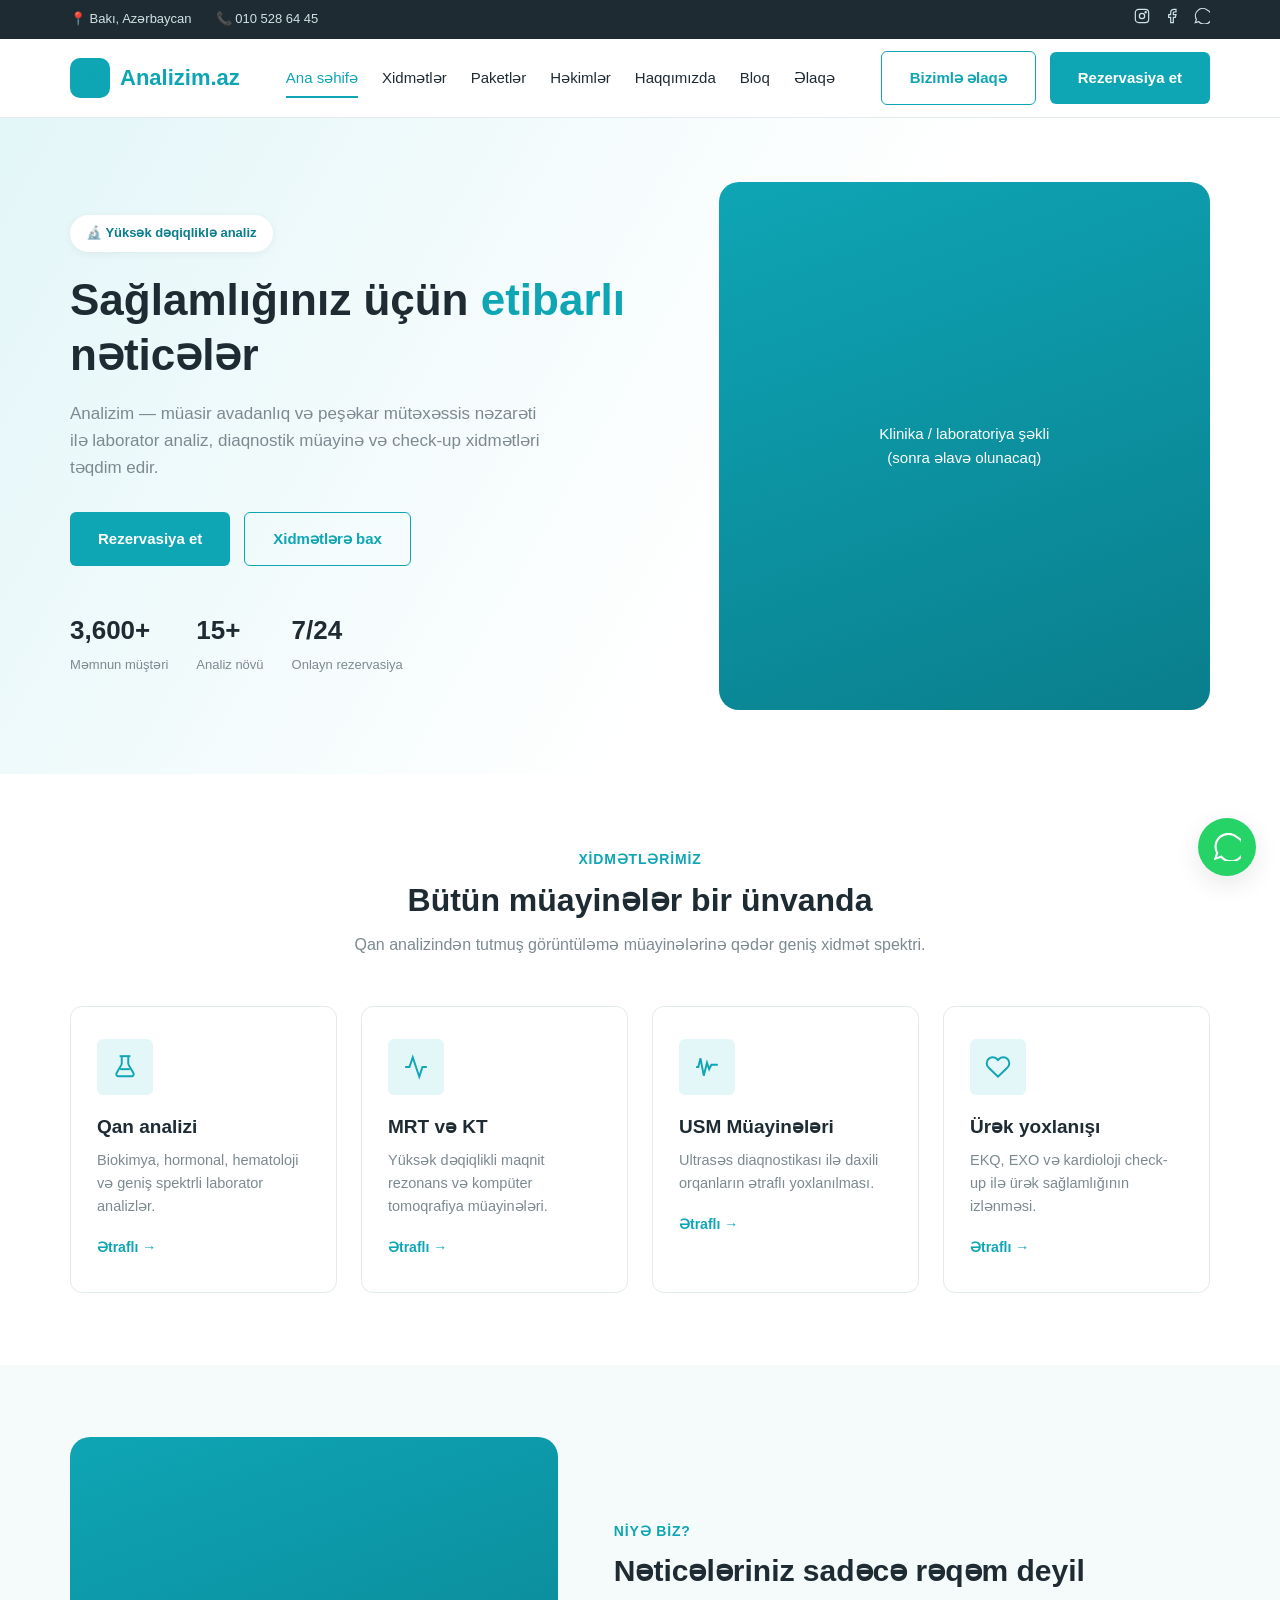
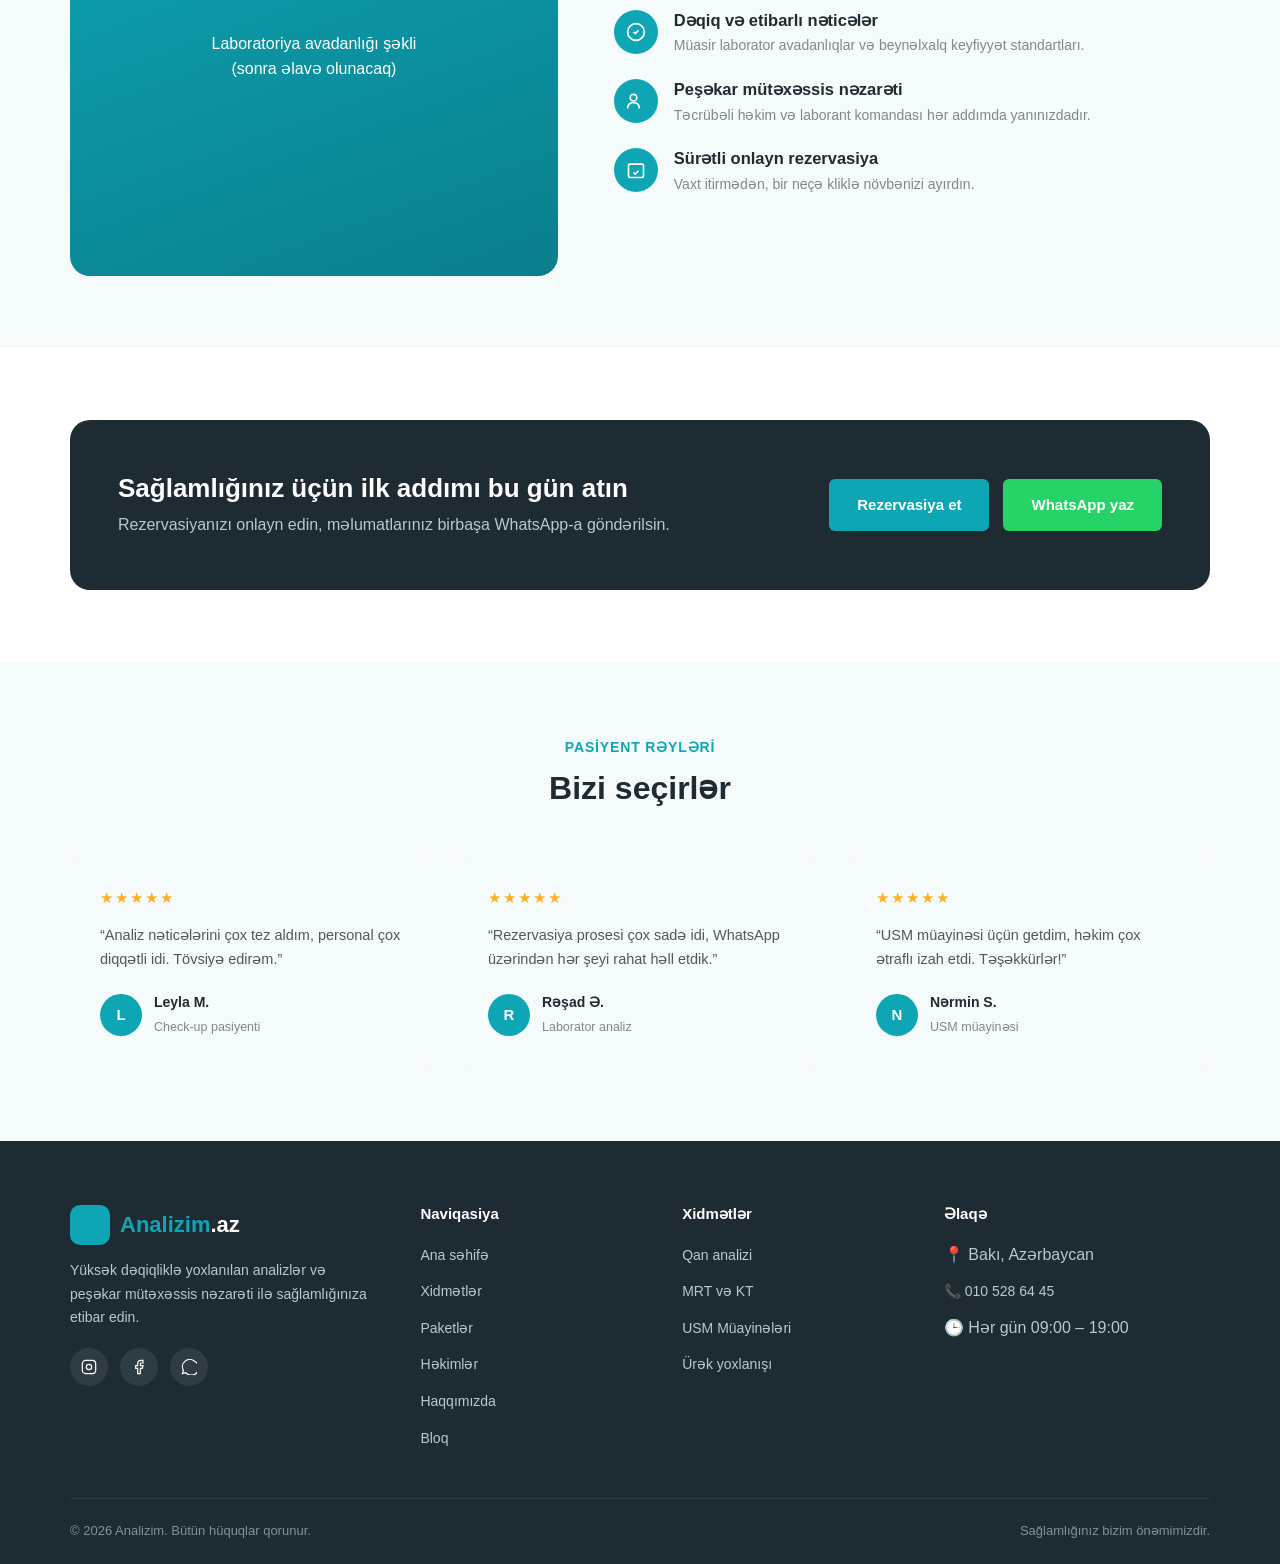
==== index.html @ 6e76c74c "Initial site: Analizim clinic website" ====
<!DOCTYPE html>
<html lang="az">
<head>
<meta charset="UTF-8">
<meta name="viewport" content="width=device-width, initial-scale=1.0">
<title>Analizim | Check-Up və Laborator Analiz Mərkəzi</title>
<meta name="description" content="Analizim — yüksək dəqiqliklə analiz, MRT/KT, USM və ürək müayinələri. Peşəkar mütəxəssis nəzarəti ilə sağlamlığınızı etibar edin.">
<link rel="stylesheet" href="css/style.css">
</head>
<body>

<div class="topbar">
  <div class="container">
    <div class="topbar-info">
      <span>📍 Bakı, Azərbaycan</span>
      <a href="tel:+994505286445">📞 010 528 64 45</a>
    </div>
    <div class="topbar-social">
      <a href="https://www.instagram.com/analizim.az/" target="_blank" aria-label="Instagram">
        <svg width="16" height="16" viewBox="0 0 24 24" fill="none" stroke="currentColor" stroke-width="1.8"><rect x="2" y="2" width="20" height="20" rx="5"/><circle cx="12" cy="12" r="4"/><circle cx="17.5" cy="6.5" r="1"/></svg>
      </a>
      <a href="#" aria-label="Facebook">
        <svg width="16" height="16" viewBox="0 0 24 24" fill="none" stroke="currentColor" stroke-width="1.8"><path d="M18 2h-3a5 5 0 0 0-5 5v3H7v4h3v8h4v-8h3l1-4h-4V7a1 1 0 0 1 1-1h3z"/></svg>
      </a>
      <a href="https://wa.me/994505286445" target="_blank" aria-label="WhatsApp">
        <svg width="16" height="16" viewBox="0 0 24 24" fill="none" stroke="currentColor" stroke-width="1.8"><path d="M20.5 3.5A11 11 0 0 0 3.6 17.1L2 22l5.1-1.6A11 11 0 1 0 20.5 3.5z"/></svg>
      </a>
    </div>
  </div>
</div>

<header class="header">
  <div class="container">
    <a href="index.html" class="logo">
      <span class="logo-mark">A</span>
      <span class="logo-text">Analizim<span>.az</span></span>
    </a>
    <nav class="nav">
      <a href="index.html">Ana səhifə</a>
      <a href="xidmetler.html">Xidmətlər</a>
      <a href="paketler.html">Paketlər</a>
      <a href="hekimler.html">Həkimlər</a>
      <a href="haqqimizda.html">Haqqımızda</a>
      <a href="bloq.html">Bloq</a>
      <a href="elaqe.html">Əlaqə</a>
    </nav>
    <div class="header-actions">
      <a href="elaqe.html" class="btn btn-outline">Bizimlə əlaqə</a>
      <a href="elaqe.html#reservation-form" class="btn btn-primary">Rezervasiya et</a>
      <button class="nav-toggle" aria-label="Menyu">
        <span></span><span></span><span></span>
      </button>
    </div>
  </div>
</header>

<!-- ===== Hero ===== -->
<section class="hero">
  <div class="container">
    <div class="hero-text">
      <span class="hero-eyebrow">🔬 Yüksək dəqiqliklə analiz</span>
      <h1>Sağlamlığınız üçün <span>etibarlı</span> nəticələr</h1>
      <p>Analizim — müasir avadanlıq və peşəkar mütəxəssis nəzarəti ilə laborator analiz, diaqnostik müayinə və check-up xidmətləri təqdim edir.</p>
      <div class="hero-actions">
        <a href="elaqe.html#reservation-form" class="btn btn-primary">Rezervasiya et</a>
        <a href="xidmetler.html" class="btn btn-outline">Xidmətlərə bax</a>
      </div>
      <div class="hero-stats">
        <div class="stat"><strong>3,600+</strong><span>Məmnun müştəri</span></div>
        <div class="stat"><strong>15+</strong><span>Analiz növü</span></div>
        <div class="stat"><strong>7/24</strong><span>Onlayn rezervasiya</span></div>
      </div>
    </div>
    <div class="hero-media">
      <div class="placeholder-fill">Klinika / laboratoriya şəkli<br>(sonra əlavə olunacaq)</div>
    </div>
  </div>
</section>

<!-- ===== Service categories ===== -->
<section class="section">
  <div class="container">
    <div class="section-head">
      <span class="section-tag">Xidmətlərimiz</span>
      <h2>Bütün müayinələr bir ünvanda</h2>
      <p>Qan analizindən tutmuş görüntüləmə müayinələrinə qədər geniş xidmət spektri.</p>
    </div>
    <div class="grid-4">
      <div class="card">
        <div class="card-icon">
          <svg width="26" height="26" viewBox="0 0 24 24" fill="none" stroke="currentColor" stroke-width="1.8"><path d="M9 2v6.34a4 4 0 0 1-.5 1.94L4.24 17.5A2 2 0 0 0 6 20.5h12a2 2 0 0 0 1.76-3l-4.26-7.22A4 4 0 0 1 15 8.34V2"/><path d="M7 2h10"/><path d="M7.5 14h9"/></svg>
        </div>
        <h3>Qan analizi</h3>
        <p>Biokimya, hormonal, hematoloji və geniş spektrli laborator analizlər.</p>
        <a href="xidmetler.html" class="card-link">Ətraflı →</a>
      </div>
      <div class="card">
        <div class="card-icon">
          <svg width="26" height="26" viewBox="0 0 24 24" fill="none" stroke="currentColor" stroke-width="1.8"><path d="M22 12h-4l-3 9L9 3l-3 9H2"/></svg>
        </div>
        <h3>MRT və KT</h3>
        <p>Yüksək dəqiqlikli maqnit rezonans və kompüter tomoqrafiya müayinələri.</p>
        <a href="xidmetler.html" class="card-link">Ətraflı →</a>
      </div>
      <div class="card">
        <div class="card-icon">
          <svg width="26" height="26" viewBox="0 0 24 24" fill="none" stroke="currentColor" stroke-width="1.8"><path d="M2 12h2l2-8 3 16 3-12 2 6 2-4h6"/></svg>
        </div>
        <h3>USM Müayinələri</h3>
        <p>Ultrasəs diaqnostikası ilə daxili orqanların ətraflı yoxlanılması.</p>
        <a href="xidmetler.html" class="card-link">Ətraflı →</a>
      </div>
      <div class="card">
        <div class="card-icon">
          <svg width="26" height="26" viewBox="0 0 24 24" fill="none" stroke="currentColor" stroke-width="1.8"><path d="M20.8 4.6a5.5 5.5 0 0 0-7.8 0L12 5.6l-1-1a5.5 5.5 0 0 0-7.8 7.8l1 1L12 21l7.8-7.6 1-1a5.5 5.5 0 0 0 0-7.8z"/></svg>
        </div>
        <h3>Ürək yoxlanışı</h3>
        <p>EKQ, EXO və kardioloji check-up ilə ürək sağlamlığının izlənməsi.</p>
        <a href="xidmetler.html" class="card-link">Ətraflı →</a>
      </div>
    </div>
  </div>
</section>

<!-- ===== Why us ===== -->
<section class="section section-alt">
  <div class="container about-grid">
    <div class="about-media">
      Laboratoriya avadanlığı şəkli<br>(sonra əlavə olunacaq)
    </div>
    <div>
      <span class="section-tag">Niyə biz?</span>
      <h2 style="font-size:30px; margin-bottom:20px;">Nəticələriniz sadəcə rəqəm deyil</h2>
      <div class="why-list">
        <div class="why-item">
          <div class="why-icon">
            <svg width="20" height="20" viewBox="0 0 24 24" fill="none" stroke="#fff" stroke-width="2"><path d="m9 12 2 2 4-4"/><circle cx="12" cy="12" r="10"/></svg>
          </div>
          <div>
            <h4>Dəqiq və etibarlı nəticələr</h4>
            <p>Müasir laborator avadanlıqlar və beynəlxalq keyfiyyət standartları.</p>
          </div>
        </div>
        <div class="why-item">
          <div class="why-icon">
            <svg width="20" height="20" viewBox="0 0 24 24" fill="none" stroke="#fff" stroke-width="2"><circle cx="9" cy="8" r="4"/><path d="M2 21v-1a6 6 0 0 1 6-6h2a6 6 0 0 1 6 6v1"/></svg>
          </div>
          <div>
            <h4>Peşəkar mütəxəssis nəzarəti</h4>
            <p>Təcrübəli həkim və laborant komandası hər addımda yanınızdadır.</p>
          </div>
        </div>
        <div class="why-item">
          <div class="why-icon">
            <svg width="20" height="20" viewBox="0 0 24 24" fill="none" stroke="#fff" stroke-width="2"><rect x="3" y="5" width="18" height="16" rx="2"/><path d="m9 15 2 2 4-4"/></svg>
          </div>
          <div>
            <h4>Sürətli onlayn rezervasiya</h4>
            <p>Vaxt itirmədən, bir neçə kliklə növbənizi ayırdın.</p>
          </div>
        </div>
      </div>
    </div>
  </div>
</section>

<!-- ===== CTA band ===== -->
<section class="section">
  <div class="container">
    <div class="cta-band">
      <div>
        <h2>Sağlamlığınız üçün ilk addımı bu gün atın</h2>
        <p>Rezervasiyanızı onlayn edin, məlumatlarınız birbaşa WhatsApp-a göndərilsin.</p>
      </div>
      <div class="cta-actions">
        <a href="elaqe.html#reservation-form" class="btn btn-primary">Rezervasiya et</a>
        <a href="https://wa.me/994505286445" target="_blank" class="btn btn-whatsapp">WhatsApp yaz</a>
      </div>
    </div>
  </div>
</section>

<!-- ===== Testimonials ===== -->
<section class="section section-alt">
  <div class="container">
    <div class="section-head">
      <span class="section-tag">Pasiyent rəyləri</span>
      <h2>Bizi seçirlər</h2>
    </div>
    <div class="grid-3">
      <div class="testimonial-card">
        <div class="testimonial-stars">★★★★★</div>
        <p>“Analiz nəticələrini çox tez aldım, personal çox diqqətli idi. Tövsiyə edirəm.”</p>
        <div class="testimonial-person">
          <div class="testimonial-avatar">L</div>
          <div><strong>Leyla M.</strong><span>Check-up pasiyenti</span></div>
        </div>
      </div>
      <div class="testimonial-card">
        <div class="testimonial-stars">★★★★★</div>
        <p>“Rezervasiya prosesi çox sadə idi, WhatsApp üzərindən hər şeyi rahat həll etdik.”</p>
        <div class="testimonial-person">
          <div class="testimonial-avatar">R</div>
          <div><strong>Rəşad Ə.</strong><span>Laborator analiz</span></div>
        </div>
      </div>
      <div class="testimonial-card">
        <div class="testimonial-stars">★★★★★</div>
        <p>“USM müayinəsi üçün getdim, həkim çox ətraflı izah etdi. Təşəkkürlər!”</p>
        <div class="testimonial-person">
          <div class="testimonial-avatar">N</div>
          <div><strong>Nərmin S.</strong><span>USM müayinəsi</span></div>
        </div>
      </div>
    </div>
  </div>
</section>

<footer class="footer">
  <div class="container">
    <div class="footer-grid">
      <div>
        <a href="index.html" class="logo">
          <span class="logo-mark">A</span>
          <span class="logo-text">Analizim<span style="color:#fff;">.az</span></span>
        </a>
        <p>Yüksək dəqiqliklə yoxlanılan analizlər və peşəkar mütəxəssis nəzarəti ilə sağlamlığınıza etibar edin.</p>
        <div class="footer-social">
          <a href="https://www.instagram.com/analizim.az/" target="_blank" aria-label="Instagram">
            <svg width="16" height="16" viewBox="0 0 24 24" fill="none" stroke="currentColor" stroke-width="1.8"><rect x="2" y="2" width="20" height="20" rx="5"/><circle cx="12" cy="12" r="4"/></svg>
          </a>
          <a href="#" aria-label="Facebook">
            <svg width="16" height="16" viewBox="0 0 24 24" fill="none" stroke="currentColor" stroke-width="1.8"><path d="M18 2h-3a5 5 0 0 0-5 5v3H7v4h3v8h4v-8h3l1-4h-4V7a1 1 0 0 1 1-1h3z"/></svg>
          </a>
          <a href="https://wa.me/994505286445" target="_blank" aria-label="WhatsApp">
            <svg width="16" height="16" viewBox="0 0 24 24" fill="none" stroke="currentColor" stroke-width="1.8"><path d="M20.5 3.5A11 11 0 0 0 3.6 17.1L2 22l5.1-1.6A11 11 0 1 0 20.5 3.5z"/></svg>
          </a>
        </div>
      </div>
      <div>
        <h4>Naviqasiya</h4>
        <ul>
          <li><a href="index.html">Ana səhifə</a></li>
          <li><a href="xidmetler.html">Xidmətlər</a></li>
          <li><a href="paketler.html">Paketlər</a></li>
          <li><a href="hekimler.html">Həkimlər</a></li>
          <li><a href="haqqimizda.html">Haqqımızda</a></li>
          <li><a href="bloq.html">Bloq</a></li>
        </ul>
      </div>
      <div>
        <h4>Xidmətlər</h4>
        <ul>
          <li><a href="xidmetler.html">Qan analizi</a></li>
          <li><a href="xidmetler.html">MRT və KT</a></li>
          <li><a href="xidmetler.html">USM Müayinələri</a></li>
          <li><a href="xidmetler.html">Ürək yoxlanışı</a></li>
        </ul>
      </div>
      <div>
        <h4>Əlaqə</h4>
        <ul>
          <li>📍 Bakı, Azərbaycan</li>
          <li><a href="tel:+994505286445">📞 010 528 64 45</a></li>
          <li>🕒 Hər gün 09:00 – 19:00</li>
        </ul>
      </div>
    </div>
    <div class="footer-bottom">
      <span>© 2026 Analizim. Bütün hüquqlar qorunur.</span>
      <span>Sağlamlığınız bizim önəmimizdir.</span>
    </div>
  </div>
</footer>

<a href="https://wa.me/994505286445" target="_blank" class="float-whatsapp" aria-label="WhatsApp ilə yazın">
  <svg width="28" height="28" viewBox="0 0 24 24" fill="none" stroke="currentColor" stroke-width="1.8"><path d="M20.5 3.5A11 11 0 0 0 3.6 17.1L2 22l5.1-1.6A11 11 0 1 0 20.5 3.5z"/></svg>
</a>

<script src="js/main.js"></script>
</body>
</html>
---- css/style.css ----
/* ===== Analizim — Design System ===== */
:root {
  --color-primary: #0EA5B5;
  --color-primary-dark: #0A7E8C;
  --color-primary-light: #E3F6F8;
  --color-accent: #FF6B57;
  --color-dark: #1E2B33;
  --color-text: #4B5A61;
  --color-text-light: #7C8A90;
  --color-bg: #FFFFFF;
  --color-bg-alt: #F5FAFB;
  --color-border: #E3EAEC;

  --font-base: "Roboto", "Segoe UI", Arial, sans-serif;

  --radius-sm: 6px;
  --radius-md: 12px;
  --radius-lg: 20px;

  --shadow-sm: 0 2px 8px rgba(30, 43, 51, 0.06);
  --shadow-md: 0 8px 24px rgba(30, 43, 51, 0.10);

  --container-width: 1180px;
}

* { box-sizing: border-box; margin: 0; padding: 0; }

html { scroll-behavior: smooth; }

body {
  font-family: var(--font-base);
  color: var(--color-text);
  background: var(--color-bg);
  font-size: 16px;
  line-height: 1.6;
}

img { max-width: 100%; display: block; }

a { text-decoration: none; color: inherit; }

ul { list-style: none; }

button { font-family: inherit; cursor: pointer; border: none; background: none; }

h1, h2, h3, h4 {
  color: var(--color-dark);
  font-weight: 700;
  line-height: 1.25;
}

.container {
  width: 100%;
  max-width: var(--container-width);
  margin: 0 auto;
  padding: 0 20px;
}

.section { padding: 72px 0; }
.section-alt { background: var(--color-bg-alt); }

.section-head {
  text-align: center;
  max-width: 640px;
  margin: 0 auto 48px;
}

.section-tag {
  display: inline-block;
  color: var(--color-primary);
  font-weight: 600;
  font-size: 14px;
  letter-spacing: 0.06em;
  text-transform: uppercase;
  margin-bottom: 10px;
}

.section-head h2 { font-size: 32px; margin-bottom: 12px; }
.section-head p { color: var(--color-text-light); }

/* ===== Buttons ===== */
.btn {
  display: inline-flex;
  align-items: center;
  justify-content: center;
  gap: 8px;
  padding: 14px 28px;
  border-radius: var(--radius-sm);
  font-weight: 600;
  font-size: 15px;
  transition: all 0.2s ease;
  white-space: nowrap;
}

.btn-primary {
  background: var(--color-primary);
  color: #fff;
}
.btn-primary:hover { background: var(--color-primary-dark); }

.btn-outline {
  background: transparent;
  color: var(--color-primary);
  border: 1.5px solid var(--color-primary);
}
.btn-outline:hover { background: var(--color-primary-light); }

.btn-whatsapp {
  background: #25D366;
  color: #fff;
}
.btn-whatsapp:hover { background: #1DA851; }

.btn-block { width: 100%; }

/* ===== Header ===== */
.topbar {
  background: var(--color-dark);
  color: #cfe3e6;
  font-size: 13px;
}
.topbar .container {
  display: flex;
  align-items: center;
  justify-content: space-between;
  padding-top: 8px;
  padding-bottom: 8px;
}
.topbar-info { display: flex; gap: 24px; align-items: center; flex-wrap: wrap; }
.topbar-info a { color: #cfe3e6; }
.topbar-info a:hover { color: #fff; }
.topbar-social { display: flex; gap: 14px; }
.topbar-social a { color: #cfe3e6; }
.topbar-social a:hover { color: var(--color-primary); }

.header {
  position: sticky;
  top: 0;
  z-index: 100;
  background: #fff;
  border-bottom: 1px solid var(--color-border);
}
.header .container {
  display: flex;
  align-items: center;
  justify-content: space-between;
  height: 78px;
}
.logo { display: flex; align-items: center; gap: 10px; font-weight: 700; font-size: 22px; color: var(--color-dark); }
.logo span { color: var(--color-primary); }
.logo-mark {
  width: 40px; height: 40px;
  border-radius: 10px;
  background: var(--color-primary);
  color: #fff;
  display: flex; align-items: center; justify-content: center;
  font-size: 18px; font-weight: 800;
}

.nav { display: flex; align-items: center; gap: 24px; }
.nav a {
  font-weight: 500;
  font-size: 15px;
  color: var(--color-dark);
  position: relative;
  padding: 6px 0;
}
.nav a:hover, .nav a.active { color: var(--color-primary); }
.nav a.active::after {
  content: "";
  position: absolute;
  left: 0; right: 0; bottom: -2px;
  height: 2px;
  background: var(--color-primary);
}

.header-actions { display: flex; align-items: center; gap: 14px; }

.nav-toggle {
  display: none;
  flex-direction: column;
  gap: 5px;
  width: 28px;
}
.nav-toggle span { height: 2px; background: var(--color-dark); border-radius: 2px; }

/* ===== Hero ===== */
.hero {
  background: linear-gradient(120deg, var(--color-primary-light) 0%, #fff 60%);
  padding: 64px 0;
}
.hero .container {
  display: grid;
  grid-template-columns: 1.1fr 0.9fr;
  gap: 48px;
  align-items: center;
}
.hero-eyebrow {
  display: inline-flex;
  align-items: center;
  gap: 8px;
  background: #fff;
  color: var(--color-primary-dark);
  font-weight: 600;
  font-size: 13px;
  padding: 8px 16px;
  border-radius: 999px;
  box-shadow: var(--shadow-sm);
  margin-bottom: 20px;
}
.hero h1 { font-size: 44px; margin-bottom: 18px; }
.hero h1 span { color: var(--color-primary); }
.hero p { font-size: 17px; color: var(--color-text-light); margin-bottom: 30px; max-width: 480px; }
.hero-actions { display: flex; gap: 14px; flex-wrap: wrap; }

.hero-stats {
  display: flex;
  gap: 28px;
  margin-top: 44px;
  flex-wrap: wrap;
}
.hero-stats .stat strong { display: block; font-size: 26px; color: var(--color-dark); }
.hero-stats .stat span { font-size: 13px; color: var(--color-text-light); }

.hero-media {
  position: relative;
  border-radius: var(--radius-lg);
  overflow: hidden;
  aspect-ratio: 4/4.3;
  background: var(--color-primary);
}
.hero-media img { width: 100%; height: 100%; object-fit: cover; }
.hero-media .placeholder-fill {
  width: 100%; height: 100%;
  display: flex; align-items: center; justify-content: center;
  color: #fff; font-size: 15px; text-align: center; padding: 20px;
  background: linear-gradient(160deg, var(--color-primary), var(--color-primary-dark));
}

/* ===== Feature / Service cards ===== */
.grid-4 { display: grid; grid-template-columns: repeat(4, 1fr); gap: 24px; }
.grid-3 { display: grid; grid-template-columns: repeat(3, 1fr); gap: 24px; }
.grid-2 { display: grid; grid-template-columns: repeat(2, 1fr); gap: 24px; }

.card {
  background: #fff;
  border: 1px solid var(--color-border);
  border-radius: var(--radius-md);
  padding: 32px 26px;
  transition: all 0.2s ease;
}
.card:hover { box-shadow: var(--shadow-md); transform: translateY(-4px); border-color: transparent; }

.card-icon {
  width: 56px; height: 56px;
  border-radius: var(--radius-sm);
  background: var(--color-primary-light);
  color: var(--color-primary);
  display: flex; align-items: center; justify-content: center;
  font-size: 26px;
  margin-bottom: 20px;
}
.card h3 { font-size: 19px; margin-bottom: 10px; }
.card p { font-size: 14.5px; color: var(--color-text-light); margin-bottom: 16px; }
.card-link { color: var(--color-primary); font-weight: 600; font-size: 14px; }

/* ===== Why us ===== */
.why-list { display: flex; flex-direction: column; gap: 22px; margin-top: 12px; }
.why-item { display: flex; gap: 16px; align-items: flex-start; }
.why-icon {
  flex: none;
  width: 44px; height: 44px;
  border-radius: 50%;
  background: var(--color-primary);
  color: #fff;
  display: flex; align-items: center; justify-content: center;
  font-weight: 700;
}
.why-item h4 { font-size: 16.5px; margin-bottom: 4px; }
.why-item p { font-size: 14px; color: var(--color-text-light); }

/* ===== CTA band ===== */
.cta-band {
  background: var(--color-dark);
  border-radius: var(--radius-lg);
  padding: 52px 48px;
  display: flex;
  align-items: center;
  justify-content: space-between;
  gap: 24px;
  flex-wrap: wrap;
  color: #fff;
}
.cta-band h2 { color: #fff; font-size: 26px; margin-bottom: 8px; }
.cta-band p { color: #b9c9cd; }
.cta-actions { display: flex; gap: 14px; flex-wrap: wrap; }

/* ===== Doctors ===== */
.doctor-card { text-align: center; }
.doctor-photo {
  width: 100%;
  aspect-ratio: 3/3.3;
  border-radius: var(--radius-md);
  background: var(--color-primary-light);
  overflow: hidden;
  margin-bottom: 18px;
  display: flex; align-items: center; justify-content: center;
  color: var(--color-primary);
  font-size: 40px;
  font-weight: 700;
}
.doctor-card h3 { font-size: 17px; margin-bottom: 4px; }
.doctor-card .role { color: var(--color-primary); font-size: 13.5px; font-weight: 600; margin-bottom: 10px; }

/* ===== Blog ===== */
.blog-card { display: flex; flex-direction: column; }
.blog-thumb {
  aspect-ratio: 16/10;
  border-radius: var(--radius-md);
  background: var(--color-primary-light);
  margin-bottom: 18px;
  display: flex; align-items: center; justify-content: center;
  color: var(--color-primary);
  font-size: 30px;
}
.blog-date { font-size: 12.5px; color: var(--color-text-light); text-transform: uppercase; letter-spacing: 0.04em; margin-bottom: 8px; }
.blog-card h3 { font-size: 18px; margin-bottom: 10px; }
.blog-card p { font-size: 14px; color: var(--color-text-light); }

/* ===== Testimonials ===== */
.testimonial-card {
  background: var(--color-bg-alt);
  border-radius: var(--radius-md);
  padding: 30px;
}
.testimonial-stars { color: #FFB020; font-size: 15px; margin-bottom: 14px; letter-spacing: 2px; }
.testimonial-card p { font-size: 14.5px; color: var(--color-text); margin-bottom: 20px; }
.testimonial-person { display: flex; align-items: center; gap: 12px; }
.testimonial-avatar {
  width: 42px; height: 42px; border-radius: 50%;
  background: var(--color-primary);
  color: #fff; display: flex; align-items: center; justify-content: center;
  font-weight: 700; font-size: 15px;
}
.testimonial-person strong { display: block; font-size: 14px; color: var(--color-dark); }
.testimonial-person span { font-size: 12.5px; color: var(--color-text-light); }

/* ===== Page header (inner pages) ===== */
.page-header {
  background: var(--color-primary-light);
  padding: 56px 0;
  text-align: center;
}
.page-header h1 { font-size: 34px; margin-bottom: 10px; }
.breadcrumb { font-size: 13.5px; color: var(--color-text-light); }
.breadcrumb a { color: var(--color-primary); }

/* ===== About page ===== */
.about-grid {
  display: grid;
  grid-template-columns: 0.9fr 1.1fr;
  gap: 56px;
  align-items: center;
}
.about-media {
  aspect-ratio: 4/3.6;
  border-radius: var(--radius-lg);
  background: linear-gradient(160deg, var(--color-primary), var(--color-primary-dark));
  display: flex; align-items: center; justify-content: center;
  color: #fff; font-size: 16px; text-align: center; padding: 24px;
}
.about-content h2 { font-size: 30px; margin-bottom: 16px; }
.about-content p { margin-bottom: 14px; color: var(--color-text); }

.cert-grid { display: grid; grid-template-columns: repeat(4, 1fr); gap: 20px; margin-top: 40px; }
.cert-item {
  border: 1px dashed var(--color-border);
  border-radius: var(--radius-md);
  padding: 26px 16px;
  text-align: center;
  color: var(--color-text-light);
  font-size: 13.5px;
}
.cert-item .cert-icon { font-size: 28px; margin-bottom: 10px; color: var(--color-primary); }

/* ===== Check-up Packages ===== */
.package-card {
  background: #fff;
  border: 1px solid var(--color-border);
  border-radius: var(--radius-md);
  padding: 32px 28px;
  display: flex;
  flex-direction: column;
  position: relative;
  transition: all 0.2s ease;
}
.package-card:hover { box-shadow: var(--shadow-md); transform: translateY(-4px); border-color: transparent; }
.package-card.featured { border: 2px solid var(--color-primary); }
.package-badge {
  position: absolute;
  top: -14px;
  right: 24px;
  background: var(--color-accent);
  color: #fff;
  font-size: 12px;
  font-weight: 700;
  padding: 6px 14px;
  border-radius: 999px;
}
.package-header { margin-bottom: 20px; }
.package-header .section-tag { margin-bottom: 8px; }
.package-card h3 { font-size: 20px; margin-bottom: 4px; }
.package-subtitle { font-size: 13.5px; color: var(--color-text-light); }
.package-list {
  display: flex;
  flex-direction: column;
  gap: 11px;
  margin: 22px 0 26px;
  flex: 1;
}
.package-list li {
  font-size: 14px;
  color: var(--color-text);
  display: flex;
  gap: 9px;
  align-items: flex-start;
  line-height: 1.4;
}
.package-list li::before {
  content: "✓";
  color: var(--color-primary);
  font-weight: 700;
  flex: none;
  margin-top: 1px;
}
.package-price-row {
  display: flex;
  align-items: baseline;
  gap: 12px;
  margin-bottom: 20px;
  padding-top: 18px;
  border-top: 1px dashed var(--color-border);
}
.package-old-price {
  text-decoration: line-through;
  color: var(--color-text-light);
  font-size: 15px;
}
.package-new-price {
  font-size: 28px;
  font-weight: 800;
  color: var(--color-primary);
}
.package-discount {
  margin-left: auto;
  background: var(--color-primary-light);
  color: var(--color-primary-dark);
  font-size: 12.5px;
  font-weight: 700;
  padding: 4px 10px;
  border-radius: 999px;
}

/* ===== Reservation form ===== */
.contact-layout {
  display: grid;
  grid-template-columns: 1fr 1.05fr;
  gap: 48px;
  align-items: flex-start;
}
.contact-info-list { display: flex; flex-direction: column; gap: 22px; margin-top: 28px; }
.contact-info-item { display: flex; gap: 16px; align-items: flex-start; }
.contact-info-item h4 { font-size: 15.5px; margin-bottom: 3px; }
.contact-info-item p, .contact-info-item a { font-size: 14px; color: var(--color-text-light); }
.map-placeholder {
  margin-top: 28px;
  aspect-ratio: 16/9;
  border-radius: var(--radius-md);
  background: var(--color-bg-alt);
  border: 1px dashed var(--color-border);
  display: flex; align-items: center; justify-content: center;
  color: var(--color-text-light);
  font-size: 14px;
}

.form-card {
  background: #fff;
  border: 1px solid var(--color-border);
  border-radius: var(--radius-lg);
  padding: 36px;
  box-shadow: var(--shadow-sm);
}
.form-row { display: grid; grid-template-columns: 1fr 1fr; gap: 16px; }
.form-group { margin-bottom: 18px; }
.form-group label { display: block; font-size: 13.5px; font-weight: 600; color: var(--color-dark); margin-bottom: 7px; }
.form-group input,
.form-group select,
.form-group textarea {
  width: 100%;
  padding: 13px 14px;
  border: 1.5px solid var(--color-border);
  border-radius: var(--radius-sm);
  font-family: inherit;
  font-size: 14.5px;
  color: var(--color-dark);
  background: #fff;
  transition: border-color 0.2s ease;
}
.form-group input:focus,
.form-group select:focus,
.form-group textarea:focus { outline: none; border-color: var(--color-primary); }
.form-group textarea { resize: vertical; min-height: 100px; }
.form-note { font-size: 12.5px; color: var(--color-text-light); margin-top: 14px; text-align: center; }
.form-success {
  display: none;
  margin-top: 16px;
  padding: 14px 16px;
  border-radius: var(--radius-sm);
  background: #E6F7EC;
  color: #1B7A3D;
  font-size: 14px;
}
.form-success.show { display: block; }

/* ===== Footer ===== */
.footer { background: var(--color-dark); color: #b9c9cd; padding-top: 64px; }
.footer-grid {
  display: grid;
  grid-template-columns: 1.4fr 1fr 1fr 1.2fr;
  gap: 40px;
  padding-bottom: 48px;
  border-bottom: 1px solid rgba(255,255,255,0.08);
}
.footer h4 { color: #fff; font-size: 15px; margin-bottom: 18px; }
.footer .logo { color: #fff; margin-bottom: 14px; }
.footer p { font-size: 14px; line-height: 1.7; }
.footer ul { display: flex; flex-direction: column; gap: 11px; }
.footer ul a { font-size: 14px; color: #b9c9cd; }
.footer ul a:hover { color: var(--color-primary); }
.footer-social { display: flex; gap: 12px; margin-top: 18px; }
.footer-social a {
  width: 38px; height: 38px;
  border-radius: 50%;
  background: rgba(255,255,255,0.08);
  display: flex; align-items: center; justify-content: center;
  color: #fff;
}
.footer-social a:hover { background: var(--color-primary); }
.footer-bottom {
  padding: 22px 0;
  display: flex;
  justify-content: space-between;
  font-size: 13px;
  color: #7f939a;
  flex-wrap: wrap;
  gap: 10px;
}

/* ===== Floating WhatsApp button ===== */
.float-whatsapp {
  position: fixed;
  right: 24px;
  bottom: 24px;
  width: 58px; height: 58px;
  border-radius: 50%;
  background: #25D366;
  color: #fff;
  display: flex; align-items: center; justify-content: center;
  font-size: 28px;
  box-shadow: var(--shadow-md);
  z-index: 200;
  transition: transform 0.2s ease;
}
.float-whatsapp:hover { transform: scale(1.08); }

/* ===== Responsive ===== */
@media (max-width: 1200px) {
  .header-actions .btn-outline { display: none; }
}

@media (max-width: 1024px) {
  .grid-4 { grid-template-columns: repeat(2, 1fr); }
  .grid-3 { grid-template-columns: repeat(2, 1fr); }
  .footer-grid { grid-template-columns: 1fr 1fr; }
  .hero .container { grid-template-columns: 1fr; }
  .hero-media { order: -1; aspect-ratio: 16/9; }
  .about-grid { grid-template-columns: 1fr; }
  .contact-layout { grid-template-columns: 1fr; }
  .cert-grid { grid-template-columns: repeat(2, 1fr); }
}

@media (max-width: 900px) {
  .nav { position: fixed; top: 0; right: -100%; height: 100vh; width: 280px; background: #fff; flex-direction: column; align-items: flex-start; padding: 100px 28px 28px; gap: 22px; transition: right 0.3s ease; box-shadow: var(--shadow-md); }
  .nav.open { right: 0; }
  .nav-toggle { display: flex; }
  .header-actions .btn-outline { display: none; }
}

@media (max-width: 760px) {
  .section { padding: 52px 0; }
  .topbar-info span:last-child { display: none; }
  .grid-4, .grid-3, .grid-2 { grid-template-columns: 1fr; }
  .hero h1 { font-size: 32px; }
  .cta-band { flex-direction: column; text-align: center; }
  .form-row { grid-template-columns: 1fr; }
  .footer-grid { grid-template-columns: 1fr; }
  .footer-bottom { flex-direction: column; text-align: center; }
}
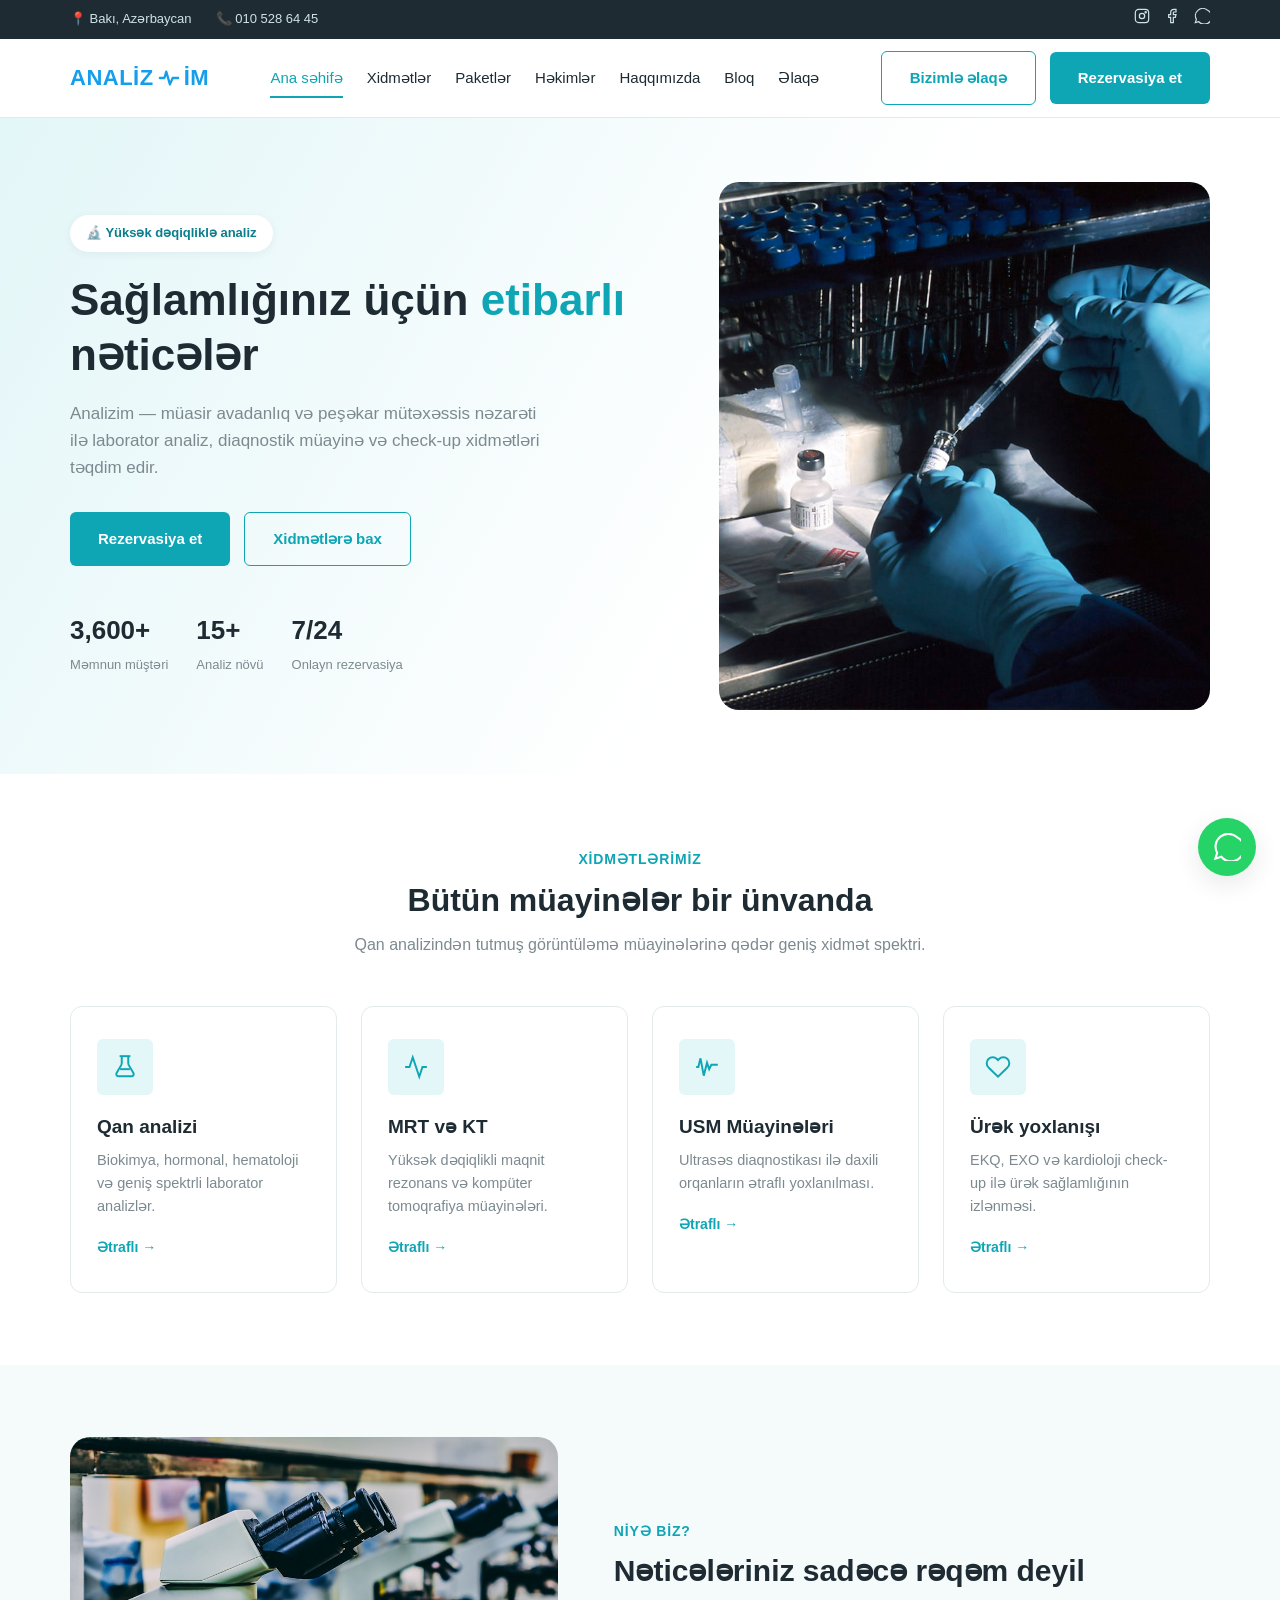
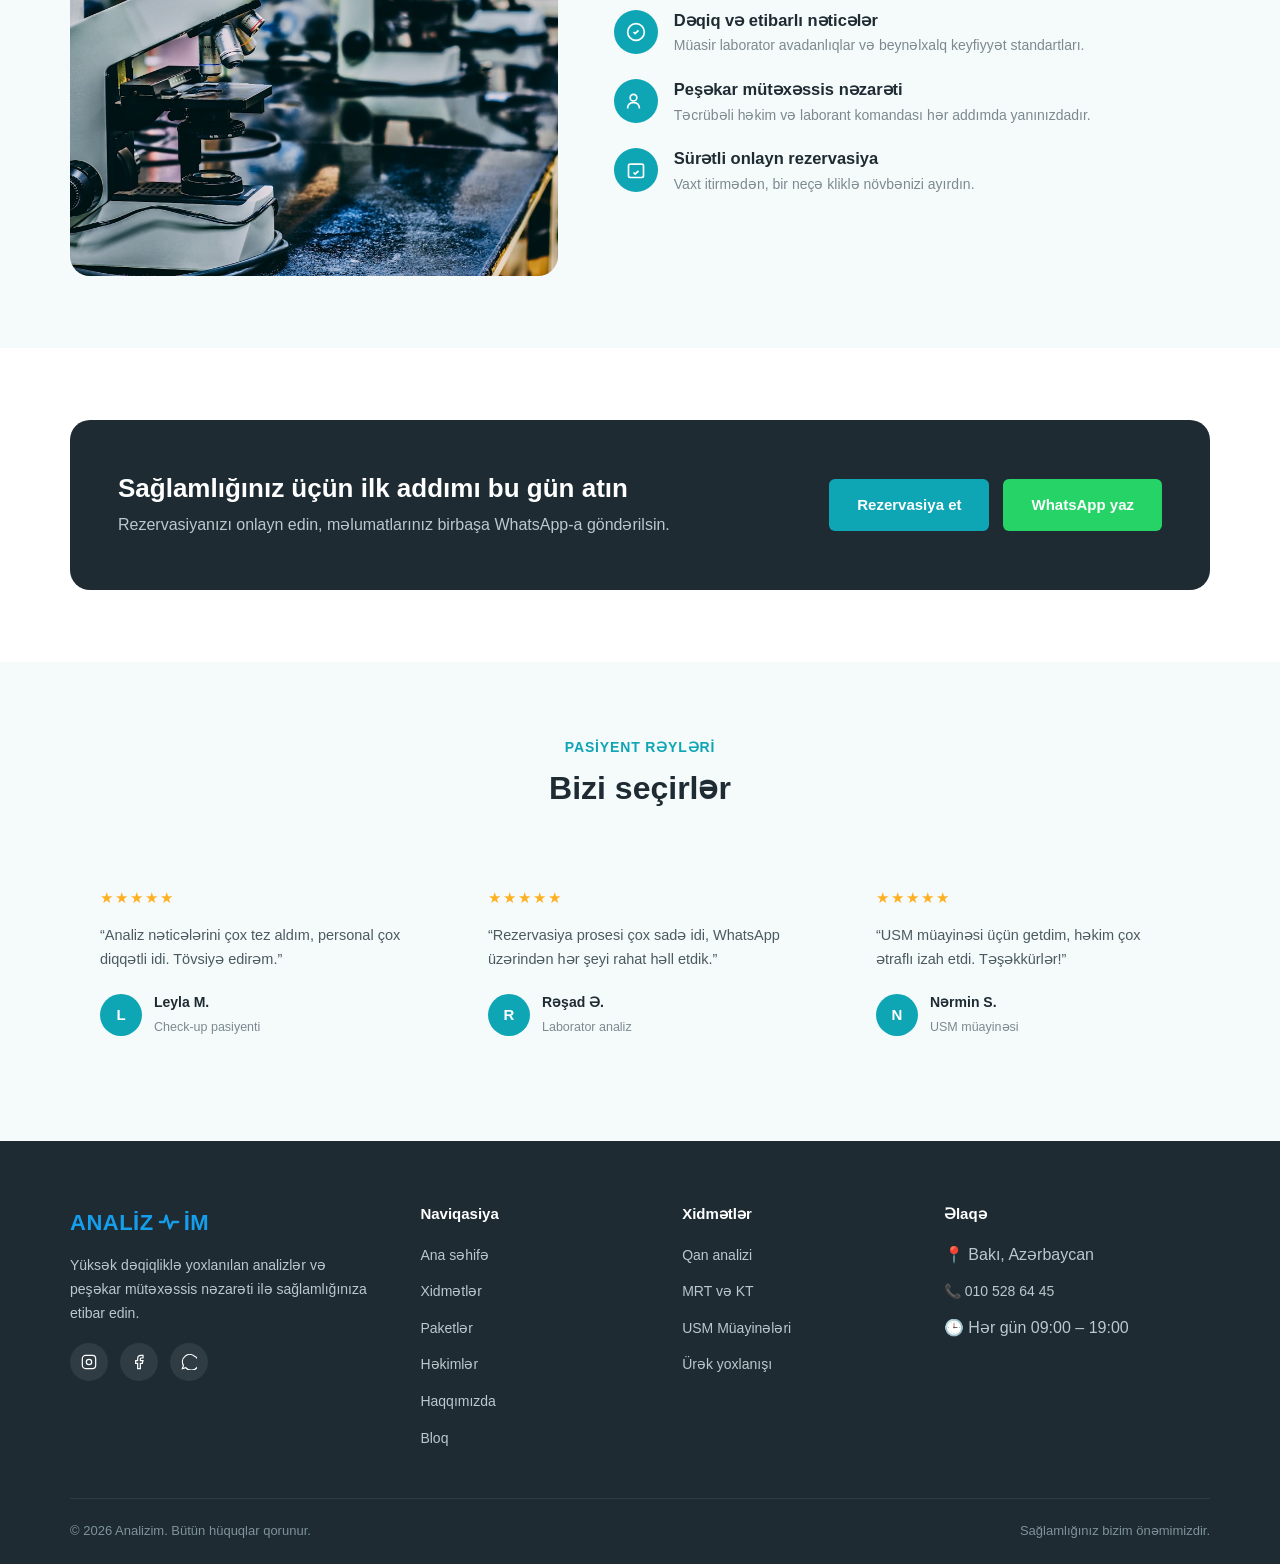
==== commit 9424807f: "Add new Analizim wordmark logo and real photography Replaces the square-icon logo with an "ANALİZ + " ====
--- a/index.html
+++ b/index.html
@@ -32,8 +32,7 @@
 <header class="header">
   <div class="container">
     <a href="index.html" class="logo">
-      <span class="logo-mark">A</span>
-      <span class="logo-text">Analizim<span>.az</span></span>
+      ANALİZ<svg class="logo-pulse" width="22" height="22" viewBox="0 0 24 24" fill="none" stroke="currentColor" stroke-width="2.5" stroke-linecap="round" stroke-linejoin="round"><path d="M2 12h5l2-7 4 14 3-7h6"/></svg>İM
     </a>
     <nav class="nav">
       <a href="index.html">Ana səhifə</a>
@@ -71,7 +70,7 @@
         <div class="stat"><strong>7/24</strong><span>Onlayn rezervasiya</span></div>
       </div>
     </div>
-    <div class="hero-media">
+    <div class="hero-media" id="hero-media">
       <div class="placeholder-fill">Klinika / laboratoriya şəkli<br>(sonra əlavə olunacaq)</div>
     </div>
   </div>
@@ -125,7 +124,7 @@
 <!-- ===== Why us ===== -->
 <section class="section section-alt">
   <div class="container about-grid">
-    <div class="about-media">
+    <div class="about-media" id="about-media">
       Laboratoriya avadanlığı şəkli<br>(sonra əlavə olunacaq)
     </div>
     <div>
@@ -221,8 +220,7 @@
     <div class="footer-grid">
       <div>
         <a href="index.html" class="logo">
-          <span class="logo-mark">A</span>
-          <span class="logo-text">Analizim<span style="color:#fff;">.az</span></span>
+          ANALİZ<svg class="logo-pulse" width="22" height="22" viewBox="0 0 24 24" fill="none" stroke="currentColor" stroke-width="2.5" stroke-linecap="round" stroke-linejoin="round"><path d="M2 12h5l2-7 4 14 3-7h6"/></svg>İM
         </a>
         <p>Yüksək dəqiqliklə yoxlanılan analizlər və peşəkar mütəxəssis nəzarəti ilə sağlamlığınıza etibar edin.</p>
         <div class="footer-social">
@@ -278,5 +276,20 @@
 </a>
 
 <script src="js/main.js"></script>
+<script src="js/homepage.js"></script>
+
+<!-- Netlify Identity: yalnız admin dəvət linkindən gələnləri /admin panelinə yönləndirir -->
+<script src="https://identity.netlify.com/v1/netlify-identity-widget.js"></script>
+<script>
+  if (window.netlifyIdentity) {
+    window.netlifyIdentity.on("init", function (user) {
+      if (!user) {
+        window.netlifyIdentity.on("login", function () {
+          document.location.href = "/admin/";
+        });
+      }
+    });
+  }
+</script>
 </body>
 </html>
--- a/css/style.css
+++ b/css/style.css
@@ -146,16 +146,8 @@
   justify-content: space-between;
   height: 78px;
 }
-.logo { display: flex; align-items: center; gap: 10px; font-weight: 700; font-size: 22px; color: var(--color-dark); }
-.logo span { color: var(--color-primary); }
-.logo-mark {
-  width: 40px; height: 40px;
-  border-radius: 10px;
-  background: var(--color-primary);
-  color: #fff;
-  display: flex; align-items: center; justify-content: center;
-  font-size: 18px; font-weight: 800;
-}
+.logo { display: flex; align-items: center; gap: 2px; font-weight: 800; font-size: 22px; letter-spacing: 0.5px; color: #159EEC; }
+.logo-pulse { flex: none; margin: 0 2px; }
 
 .nav { display: flex; align-items: center; gap: 24px; }
 .nav a {
@@ -532,7 +524,7 @@
   border-bottom: 1px solid rgba(255,255,255,0.08);
 }
 .footer h4 { color: #fff; font-size: 15px; margin-bottom: 18px; }
-.footer .logo { color: #fff; margin-bottom: 14px; }
+.footer .logo { margin-bottom: 14px; }
 .footer p { font-size: 14px; line-height: 1.7; }
 .footer ul { display: flex; flex-direction: column; gap: 11px; }
 .footer ul a { font-size: 14px; color: #b9c9cd; }
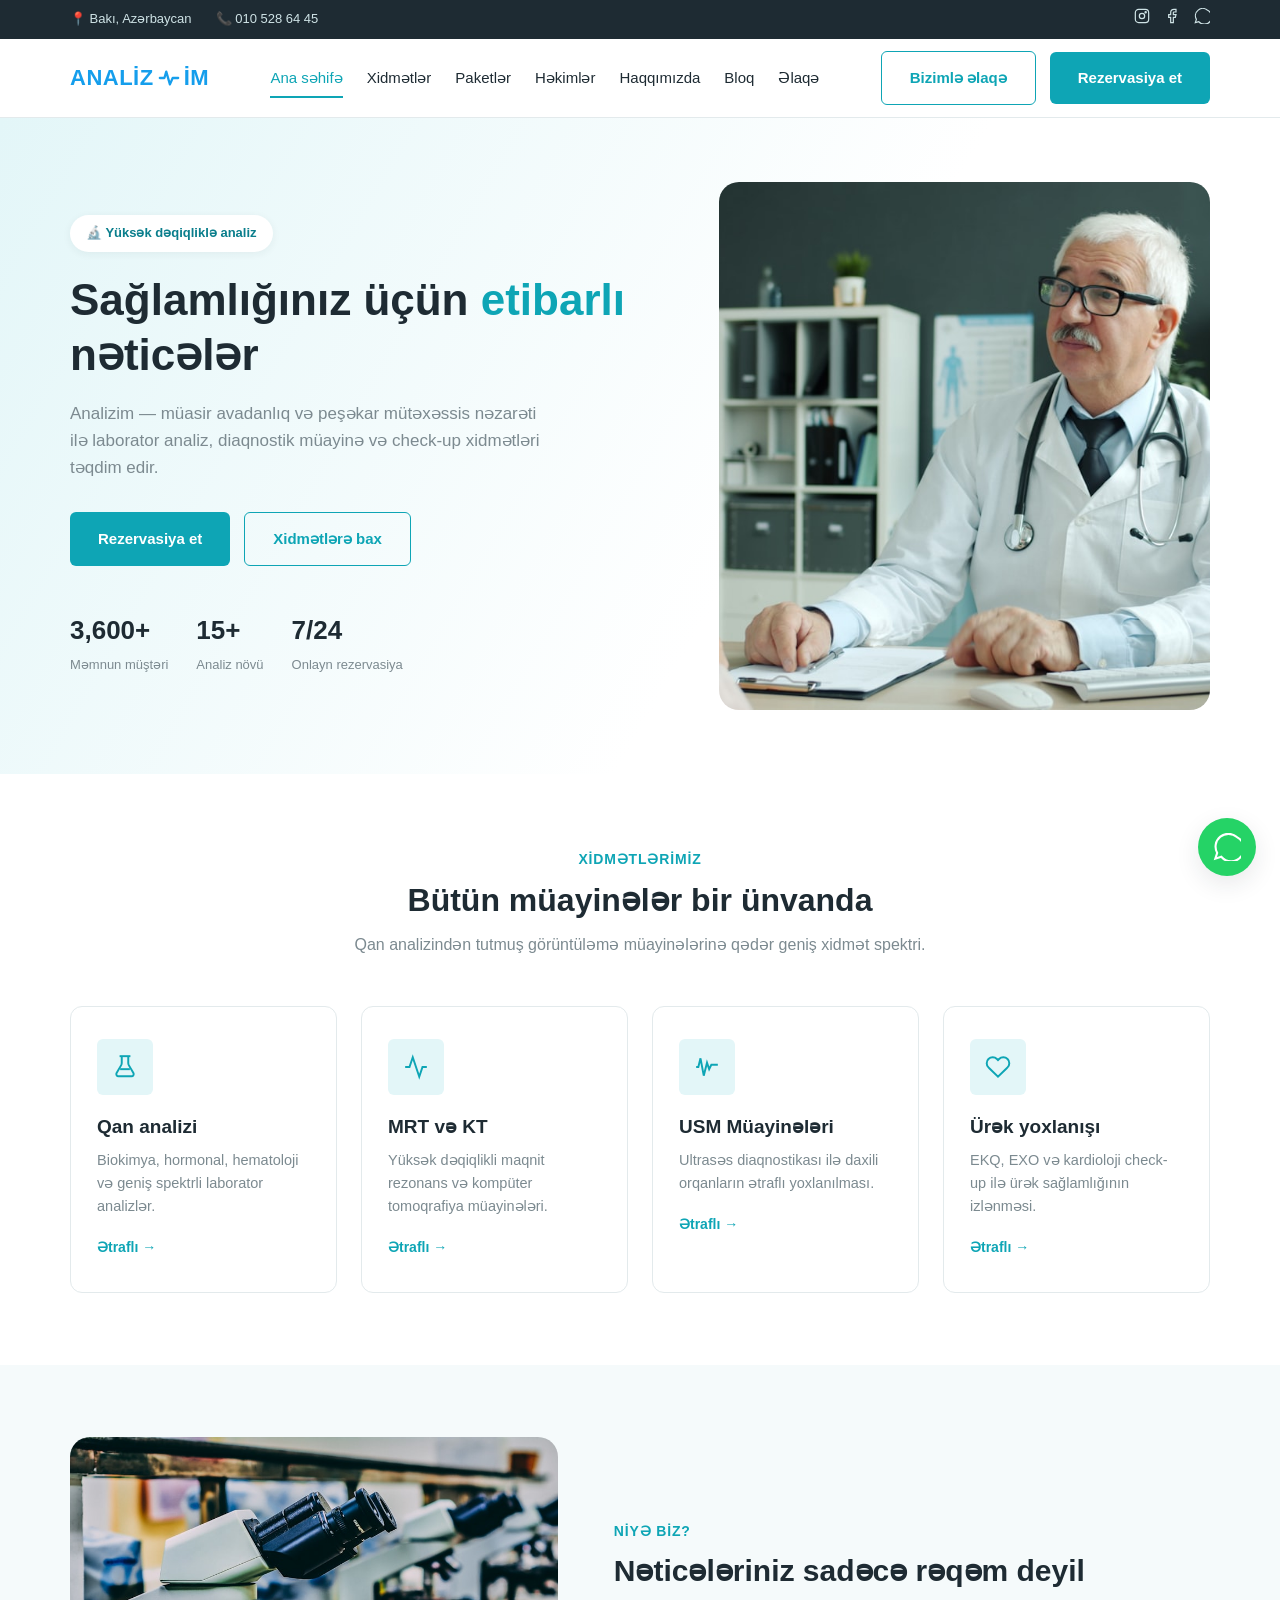
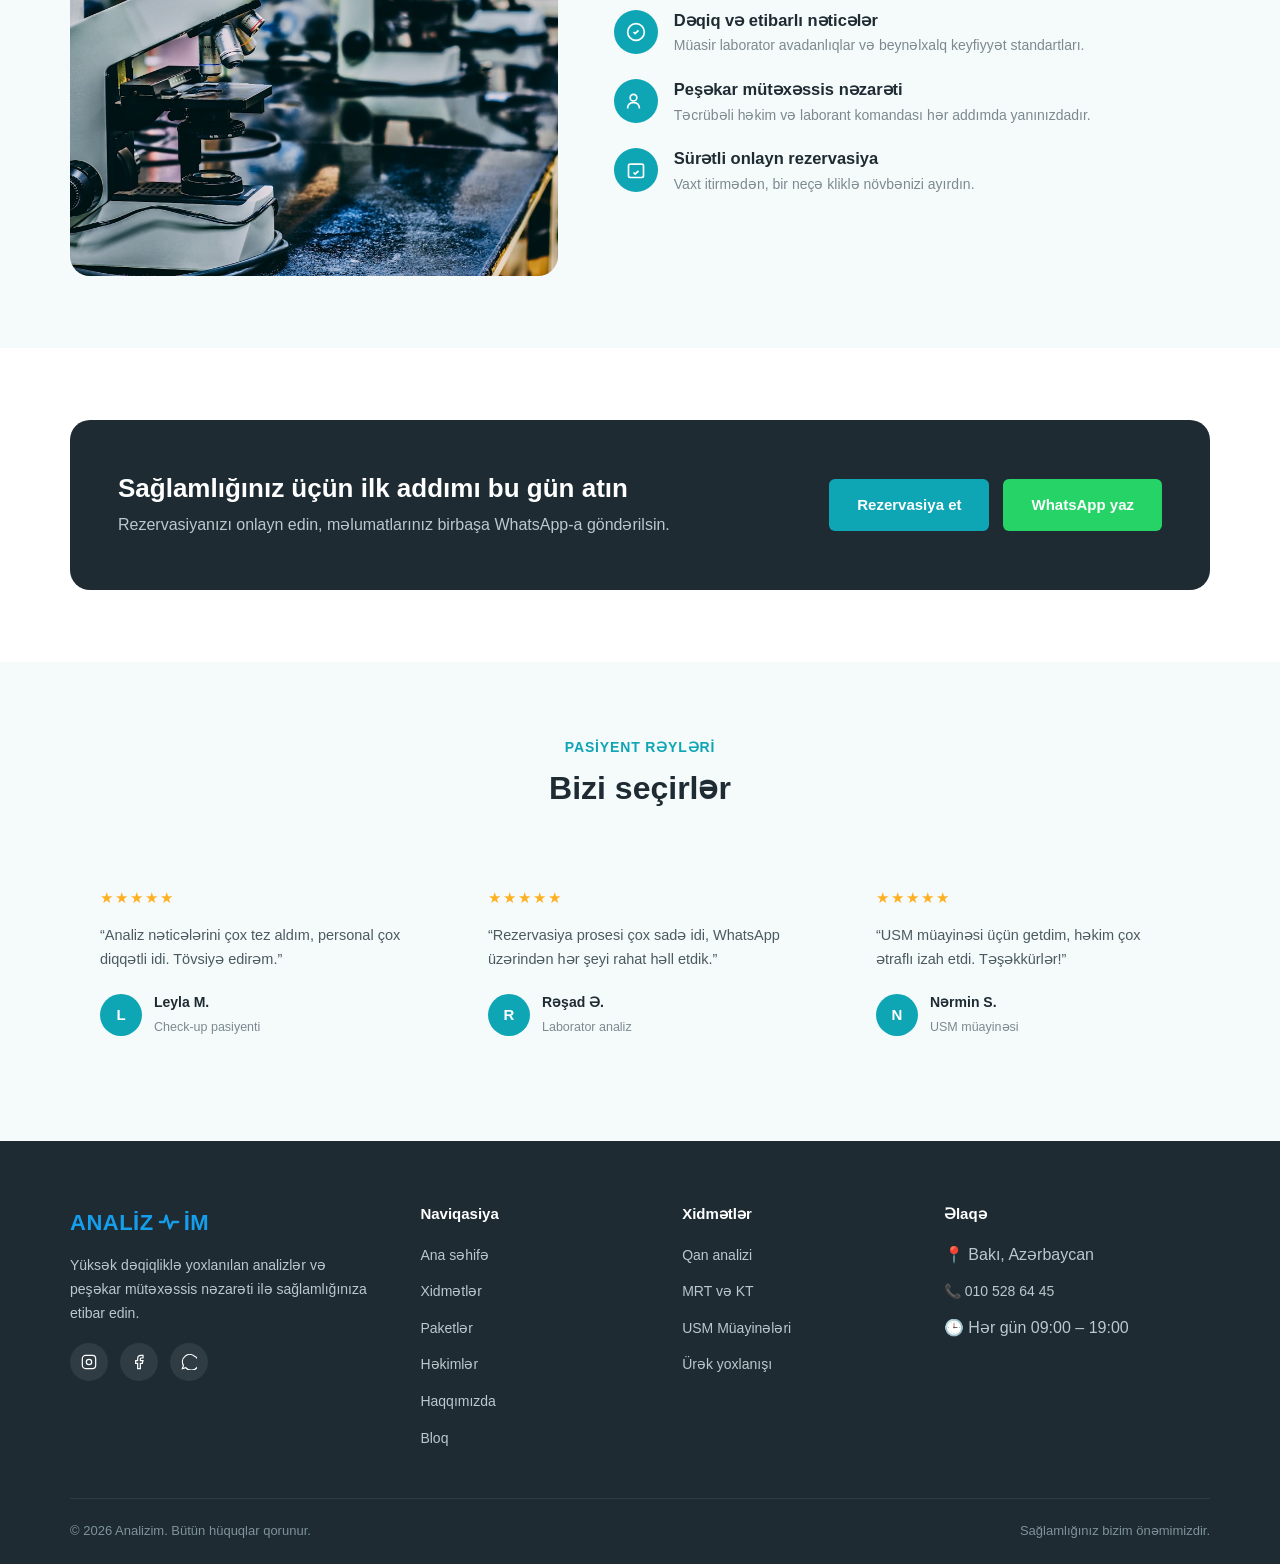
==== commit 99c4830f: "Fix hero/about image flash-of-loading on homepage Ships the current image directly in the HTML inste" ====
--- a/index.html
+++ b/index.html
@@ -13,7 +13,7 @@
   <div class="container">
     <div class="topbar-info">
       <span>📍 Bakı, Azərbaycan</span>
-      <a href="tel:+994505286445">📞 010 528 64 45</a>
+      <a href="tel:+994105286445">📞 010 528 64 45</a>
     </div>
     <div class="topbar-social">
       <a href="https://www.instagram.com/analizim.az/" target="_blank" aria-label="Instagram">
@@ -22,7 +22,7 @@
       <a href="#" aria-label="Facebook">
         <svg width="16" height="16" viewBox="0 0 24 24" fill="none" stroke="currentColor" stroke-width="1.8"><path d="M18 2h-3a5 5 0 0 0-5 5v3H7v4h3v8h4v-8h3l1-4h-4V7a1 1 0 0 1 1-1h3z"/></svg>
       </a>
-      <a href="https://wa.me/994505286445" target="_blank" aria-label="WhatsApp">
+      <a href="https://wa.me/994105286445" target="_blank" aria-label="WhatsApp">
         <svg width="16" height="16" viewBox="0 0 24 24" fill="none" stroke="currentColor" stroke-width="1.8"><path d="M20.5 3.5A11 11 0 0 0 3.6 17.1L2 22l5.1-1.6A11 11 0 1 0 20.5 3.5z"/></svg>
       </a>
     </div>
@@ -71,7 +71,7 @@
       </div>
     </div>
     <div class="hero-media" id="hero-media">
-      <div class="placeholder-fill">Klinika / laboratoriya şəkli<br>(sonra əlavə olunacaq)</div>
+      <img src="images/hero-doctor-patient.jpg" alt="Analizim" width="600" height="645" style="width:100%;height:100%;object-fit:cover;">
     </div>
   </div>
 </section>
@@ -124,9 +124,7 @@
 <!-- ===== Why us ===== -->
 <section class="section section-alt">
   <div class="container about-grid">
-    <div class="about-media" id="about-media">
-      Laboratoriya avadanlığı şəkli<br>(sonra əlavə olunacaq)
-    </div>
+    <div class="about-media" id="about-media" style="background-image:url('images/about-microscope.jpg'); background-size:cover; background-position:center;"></div>
     <div>
       <span class="section-tag">Niyə biz?</span>
       <h2 style="font-size:30px; margin-bottom:20px;">Nəticələriniz sadəcə rəqəm deyil</h2>
@@ -173,7 +171,7 @@
       </div>
       <div class="cta-actions">
         <a href="elaqe.html#reservation-form" class="btn btn-primary">Rezervasiya et</a>
-        <a href="https://wa.me/994505286445" target="_blank" class="btn btn-whatsapp">WhatsApp yaz</a>
+        <a href="https://wa.me/994105286445" target="_blank" class="btn btn-whatsapp">WhatsApp yaz</a>
       </div>
     </div>
   </div>
@@ -230,7 +228,7 @@
           <a href="#" aria-label="Facebook">
             <svg width="16" height="16" viewBox="0 0 24 24" fill="none" stroke="currentColor" stroke-width="1.8"><path d="M18 2h-3a5 5 0 0 0-5 5v3H7v4h3v8h4v-8h3l1-4h-4V7a1 1 0 0 1 1-1h3z"/></svg>
           </a>
-          <a href="https://wa.me/994505286445" target="_blank" aria-label="WhatsApp">
+          <a href="https://wa.me/994105286445" target="_blank" aria-label="WhatsApp">
             <svg width="16" height="16" viewBox="0 0 24 24" fill="none" stroke="currentColor" stroke-width="1.8"><path d="M20.5 3.5A11 11 0 0 0 3.6 17.1L2 22l5.1-1.6A11 11 0 1 0 20.5 3.5z"/></svg>
           </a>
         </div>
@@ -259,7 +257,7 @@
         <h4>Əlaqə</h4>
         <ul>
           <li>📍 Bakı, Azərbaycan</li>
-          <li><a href="tel:+994505286445">📞 010 528 64 45</a></li>
+          <li><a href="tel:+994105286445">📞 010 528 64 45</a></li>
           <li>🕒 Hər gün 09:00 – 19:00</li>
         </ul>
       </div>
@@ -271,7 +269,7 @@
   </div>
 </footer>
 
-<a href="https://wa.me/994505286445" target="_blank" class="float-whatsapp" aria-label="WhatsApp ilə yazın">
+<a href="https://wa.me/994105286445" target="_blank" class="float-whatsapp" aria-label="WhatsApp ilə yazın">
   <svg width="28" height="28" viewBox="0 0 24 24" fill="none" stroke="currentColor" stroke-width="1.8"><path d="M20.5 3.5A11 11 0 0 0 3.6 17.1L2 22l5.1-1.6A11 11 0 1 0 20.5 3.5z"/></svg>
 </a>
 
--- a/css/style.css
+++ b/css/style.css
@@ -464,17 +464,6 @@
 .contact-info-item { display: flex; gap: 16px; align-items: flex-start; }
 .contact-info-item h4 { font-size: 15.5px; margin-bottom: 3px; }
 .contact-info-item p, .contact-info-item a { font-size: 14px; color: var(--color-text-light); }
-.map-placeholder {
-  margin-top: 28px;
-  aspect-ratio: 16/9;
-  border-radius: var(--radius-md);
-  background: var(--color-bg-alt);
-  border: 1px dashed var(--color-border);
-  display: flex; align-items: center; justify-content: center;
-  color: var(--color-text-light);
-  font-size: 14px;
-}
-
 .form-card {
   background: #fff;
   border: 1px solid var(--color-border);
